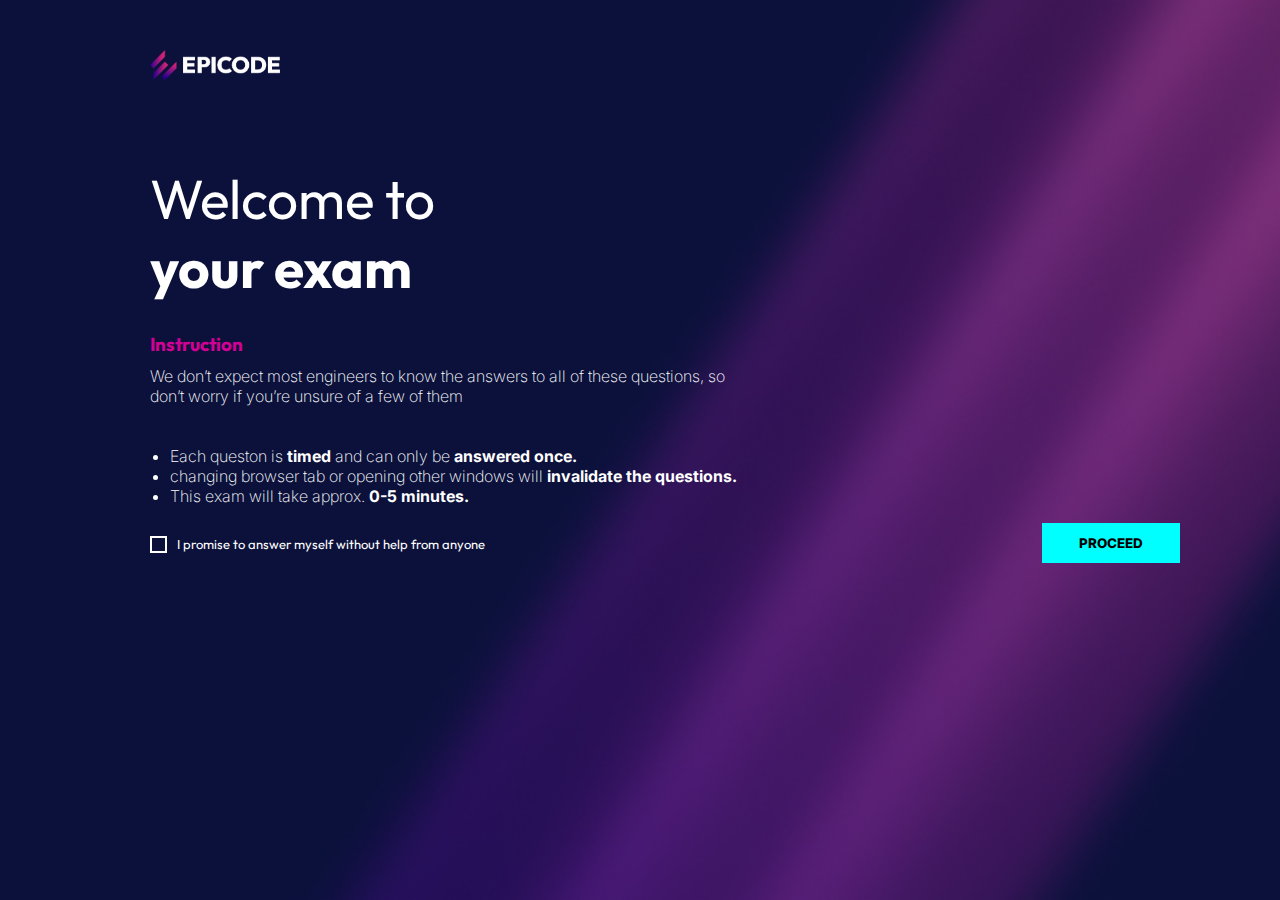
==== index.html @ 0cb80a0e "MODIFICHE VARIE" ====
<!DOCTYPE html>
<html lang="en">
<head>
    <meta charset="UTF-8">
    <meta name="viewport" content="width=device-width, initial-scale=1.0">
    <link rel="stylesheet" href="style.css">
    <title>Welcome</title>
</head>
<body>
    <main>
        <img src="assets/epicode_logo.png" alt="Epicode logo" class="logo">
        <h1>Welcome to</h1>
        <h1><strong>your exam</strong></h1>
        <h3>Instruction</h3>
        <p>We don’t expect most engineers to know the answers to all of these questions, so don’t worry if you’re unsure of a few of them
        </p>
        <ul>
            <li>Each queston is <span>timed</span> and can only be <span> answered once.</span></li>
            <li>changing browser tab or opening other windows will <span>invalidate the questions.</span></li>
            <li>This exam will take approx.  <span>0-5 minutes.</span></li>
        </ul>
        <div>
            <!--Come far funzionare (e colorare il checkbox)-->
        <input type="checkbox" name="" id="">
        <label for="">I promise to answer myself without help from anyone</label>
        </div>
            <!--Js per far partire il test-->
        <button class="procedi"> <a href="index2.html">PROCEED</a></button>
        <script src="script.js"></script>
    </main>
</body>
    
</html>
---- style.css ----
@import url('https://fonts.googleapis.com/css2?family=Montserrat:ital,wght@0,100..900;1,100..900&family=Outfit:wght@100..900&family=Roboto+Condensed:ital,wght@0,100..900;1,100..900&family=Roboto:wght@100;300;400;500;700;900&display=swap');
@import url('https://fonts.googleapis.com/css2?family=Inter:wght@100..900&family=Montserrat:ital,wght@0,100..900;1,100..900&family=Outfit:wght@100..900&family=Roboto+Condensed:ital,wght@0,100..900;1,100..900&family=Roboto:wght@100;300;400;500;700;900&display=swap');

/*RESET*/
* {
    margin: 0;
    padding: 0;
    box-sizing: border-box;
}

body {
    background-image: url(./assets/bg.jpg);
    background-size: cover;
    background-repeat: no-repeat;
    font-family: "Outfit", sans-serif;
    padding: 50px 150px;
    position: relative;
}

.logo {
    cursor: pointer;
}

img {
    width: 130px;
    margin-bottom: 80px;
}

h1, h3, p, li, label {
    color: white;
    font-family: "Outfit", sans-serif; 
}

h1 {
    font-size: 55px;
    font-weight: 400;
}

h3{
    margin-top: 30px;
    color: #d20094;
}

p, li {
    font-family: "Inter", sans-serif;
    font-weight: 200;
    
}

p{
    padding:10px 400px 40px 0;
}

ul {
    margin-left: 20px;
    padding-bottom: 30px;
}

.procedi {
    position: absolute;
    right:100px;
    background-color: #00FFFF;
    padding: 12px 37px;
    bottom: 40px;
    border: none;
}

.procedi:hover {
    box-shadow: 0 0 10px 4px #00FFFF;
    cursor: pointer;
}

a {
    text-decoration: none;
    color: black;
    font-weight: 800;
    font-family:  "Inter", sans-serif;
}

label {
    font-size: 13px;
}

div {
    display: flex;
    align-items: center;
}

input[type="checkbox"] {
    display: none;
  }
  
  /* Stile della checkbox personalizzata */
  input[type="checkbox"] + label:before {
    content: '';
    display: inline-block;
    width: 13px; /* Larghezza della checkbox */
    height: 13px; /* Altezza della checkbox */
    border: 2px solid white; /* Colore del bordo della checkbox */
    background-color: transparent; /* Colore di sfondo trasparente della checkbox non selezionata */
    margin-right: 10px;
    vertical-align:sub;
    cursor: pointer;
}

span {
    font-weight: 700;
}

.h1Domande {
    text-align: center;
    font-size: 45px;
    padding: 0 45px;
}

.risposte {
    padding: 20px 100px;
    display: flex;
    justify-content: center;
    flex-wrap: wrap;
    margin-top: 10px;
}

.risposte button {
    width: 300px;
    height: 60px;
    margin: 10px 30px;
    border-radius: 30px;
    background-color: #ffffff2e;
    color: white;
    font-weight: 700;
    cursor: pointer;
}

.risposte button:hover{
    background-color: #d200937d;
}

.risposte button:active, .risposte button:focus {
    background-color: #d20094;
}

.counter {
    text-align: center;
    padding: 10px 0;
    margin-top:15px;
}

p span {
    color: #d20094;
}

/*IPOTESI PAGINA 3 RISULTATO*/

#color {
    background-color: #000000de;
}
.risultato {
    margin-top: 50px;
    flex-direction: column;
}

div h2 {
    margin-top: 115px;
    padding: 40px;
    text-align: center;
    font-size: 45px;
    border: 2px solid white;
    border-radius: 100%;
    color: white;
    background-color: #000000de;
}
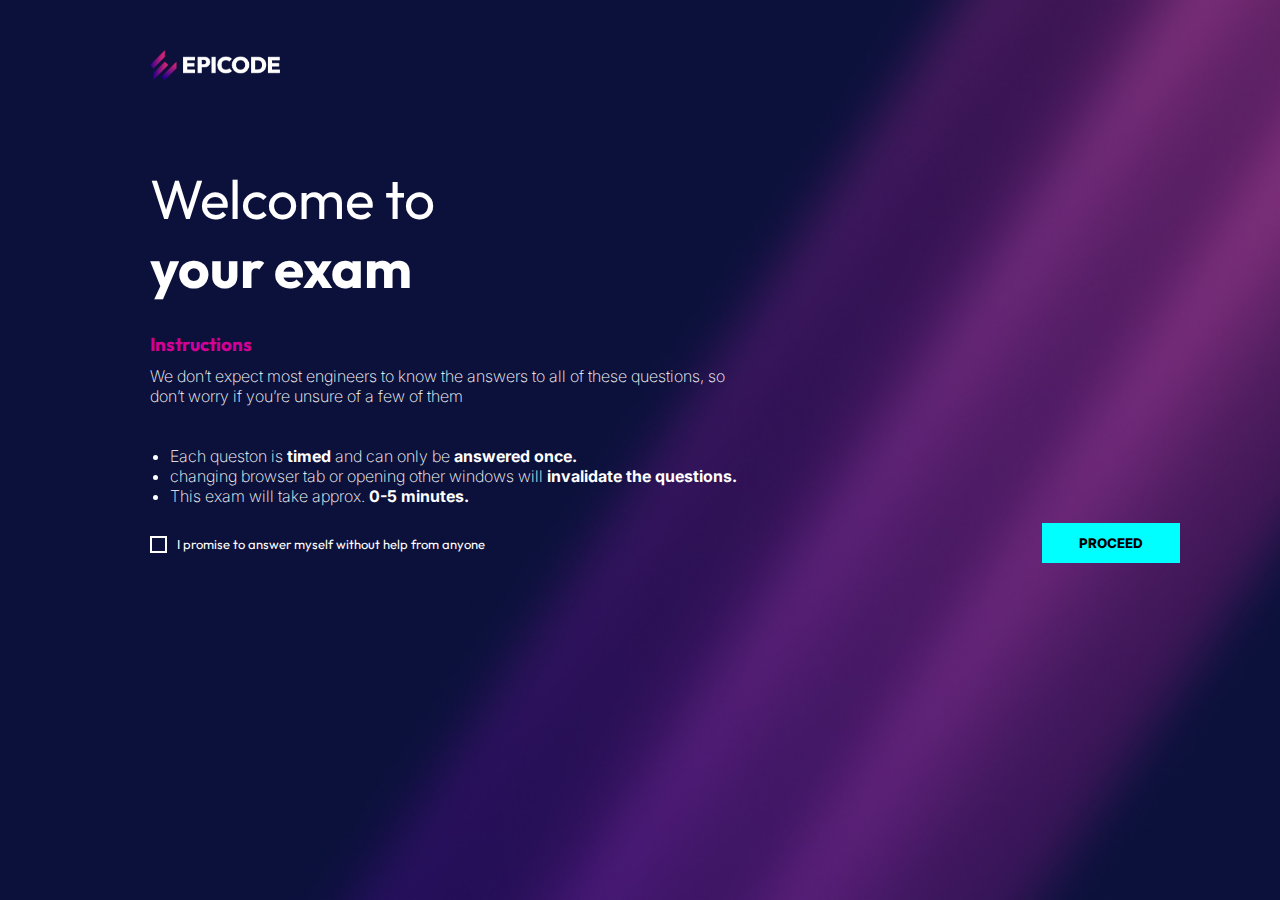
==== commit 1d73fbe7: "Merge branch 'main' of https://github.com/Dema10/benchmark-team" ====
--- a/index.html
+++ b/index.html
@@ -11,7 +11,7 @@
         <img src="assets/epicode_logo.png" alt="Epicode logo" class="logo">
         <h1>Welcome to</h1>
         <h1><strong>your exam</strong></h1>
-        <h3>Instruction</h3>
+        <h3>Instructions</h3>
         <p>We don’t expect most engineers to know the answers to all of these questions, so don’t worry if you’re unsure of a few of them
         </p>
         <ul>
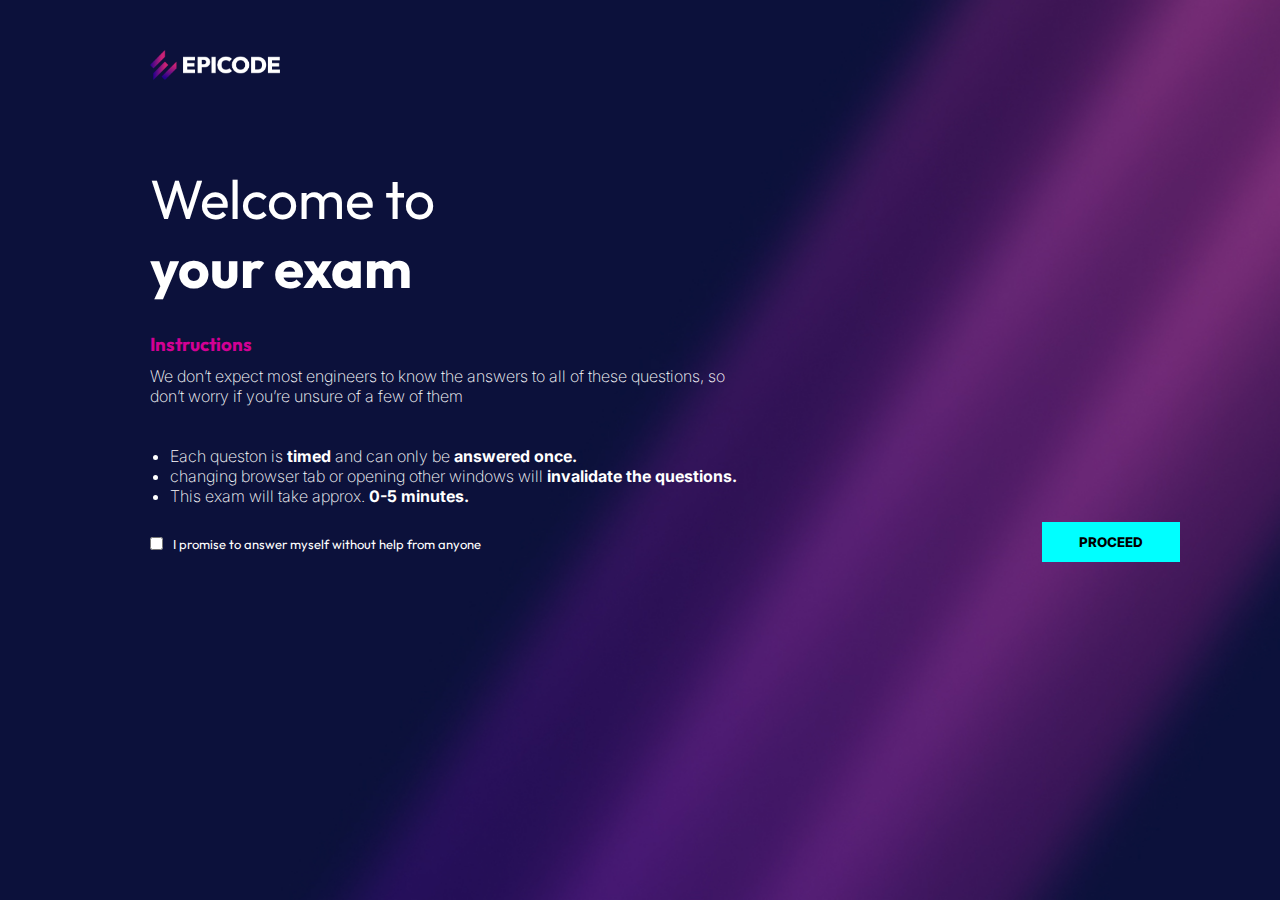
==== commit a511b899: "ciao" ====
--- a/index.html
+++ b/index.html
@@ -21,11 +21,11 @@
         </ul>
         <div>
             <!--Come far funzionare (e colorare il checkbox)-->
-        <input type="checkbox" name="" id="">
+        <input type="checkbox" name="" id="checkbox" value="check">
         <label for="">I promise to answer myself without help from anyone</label>
         </div>
             <!--Js per far partire il test-->
-        <button class="procedi"> <a href="index2.html">PROCEED</a></button>
+        <button class="procedi"> <a id="tasto" href="index2.html">PROCEED</a></button>
         <script src="script.js"></script>
     </main>
 </body>
--- a/style.css
+++ b/style.css
@@ -86,13 +86,16 @@
     align-items: center;
 }
 
-input[type="checkbox"] {
+#check {
     display: none;
-  }
-  
-  /* Stile della checkbox personalizzata */
-  input[type="checkbox"] + label:before {
-    content: '';
+    color: white;
+}
+
+#check.mostra {
+    display: block;
+}
+
+#checkbox {
     display: inline-block;
     width: 13px; /* Larghezza della checkbox */
     height: 13px; /* Altezza della checkbox */
@@ -102,7 +105,7 @@
     vertical-align:sub;
     cursor: pointer;
 }
-
+  
 span {
     font-weight: 700;
 }
@@ -169,4 +172,78 @@
     border-radius: 100%;
     color: white;
     background-color: #000000de;
+}
+
+#timer {
+    color: white;
+    font-size: 40px;
+    display: flex;
+    justify-content: center;
+    opacity: 1;
+    animation: heartbeatAnimation 1s linear infinite;
+}
+
+
+@keyframes coriandoliAnimation {
+    to {
+        transform: translate(0, 100vh);
+    }
+}
+
+.coriandoli {
+   animation:  coriandoliAnimation 1s linear;
+}
+
+#timer-circle {
+    position: fixed;
+    top: 100px;
+    right: 10px;
+    transform: translate(-50%, -50%);
+    width: 120px;
+    height: 120px;
+    border-radius: 50%;
+    border: 5px solid white;
+    animation: timerCircleAnimation linear forwards;
+    transition: opacity 0.5s ease; /* Puoi regolare la durata e la funzione di transizione qui */
+    padding-top: 25px;
+}
+
+#timer-circle div {
+    object-fit: cover;
+    display: flex;
+    justify-content: center;
+    align-items: center;
+}
+
+@keyframes timerCircleAnimation {
+    from {
+        opacity: 1;
+    }
+    to {
+        opacity: 0;
+    }
+} 
+
+@keyframes heartbeatAnimation {
+    0% {
+        transform: scale(1);
+    }
+    25% {
+        transform: scale(1.1);
+    }
+    50% {
+        transform: scale(1);
+    }
+    75% {
+        transform: scale(1.1);
+    }
+    100% {
+        transform: scale(1);
+    }
+    from {
+        opacity: 0;
+    }
+    to {
+        opacity: 1;
+    }
 }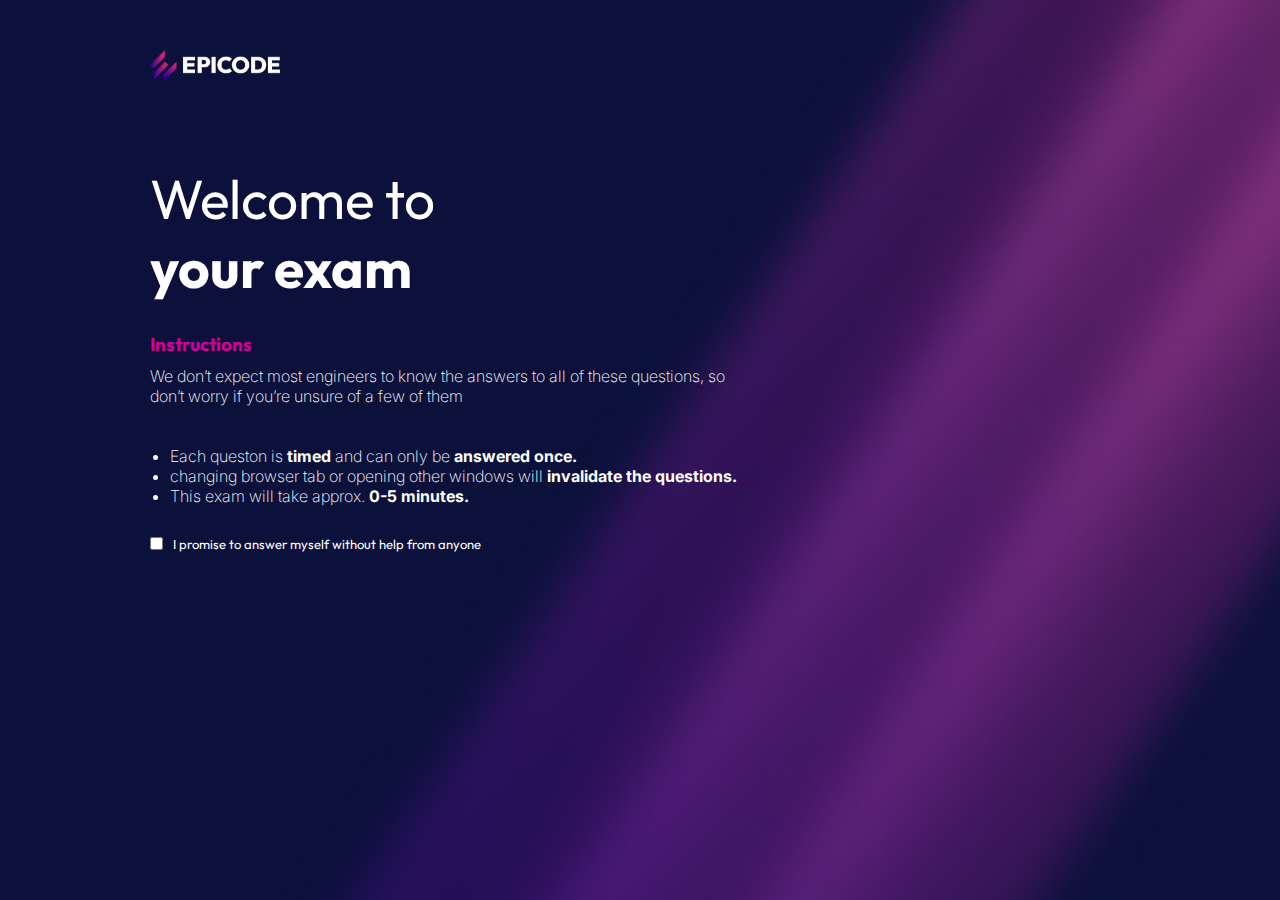
==== commit f167af15: "button procedi" ====
--- a/index.html
+++ b/index.html
@@ -25,8 +25,8 @@
         <label for="">I promise to answer myself without help from anyone</label>
         </div>
             <!--Js per far partire il test-->
-        <button class="procedi"> <a id="tasto" href="index2.html">PROCEED</a></button>
-        <script src="script.js"></script>
+        <button id="nascondi"> <a id="tasto" href="index2.html">PROCEED</a></button>
+        <script src="scriptVecchio.js"></script>
     </main>
 </body>
     
--- a/style.css
+++ b/style.css
@@ -56,7 +56,12 @@
     padding-bottom: 30px;
 }
 
-.procedi {
+#nascondi {
+    display: none;
+}
+
+#nascondi.procedi {
+    display: inline-block;
     position: absolute;
     right:100px;
     background-color: #00FFFF;
@@ -65,7 +70,7 @@
     border: none;
 }
 
-.procedi:hover {
+#nascondi.procedi:hover {
     box-shadow: 0 0 10px 4px #00FFFF;
     cursor: pointer;
 }
@@ -190,8 +195,17 @@
     }
 }
 
+.coriandoli-container {
+    position: absolute;
+    animation: coriandoliAnimation 2s linear;
+}
+
 .coriandoli {
-   animation:  coriandoliAnimation 1s linear;
+   animation:  coriandoliAnimation 2s linear;
+}
+
+.coriandoli2 {
+    position: absolute;
 }
 
 #timer-circle {
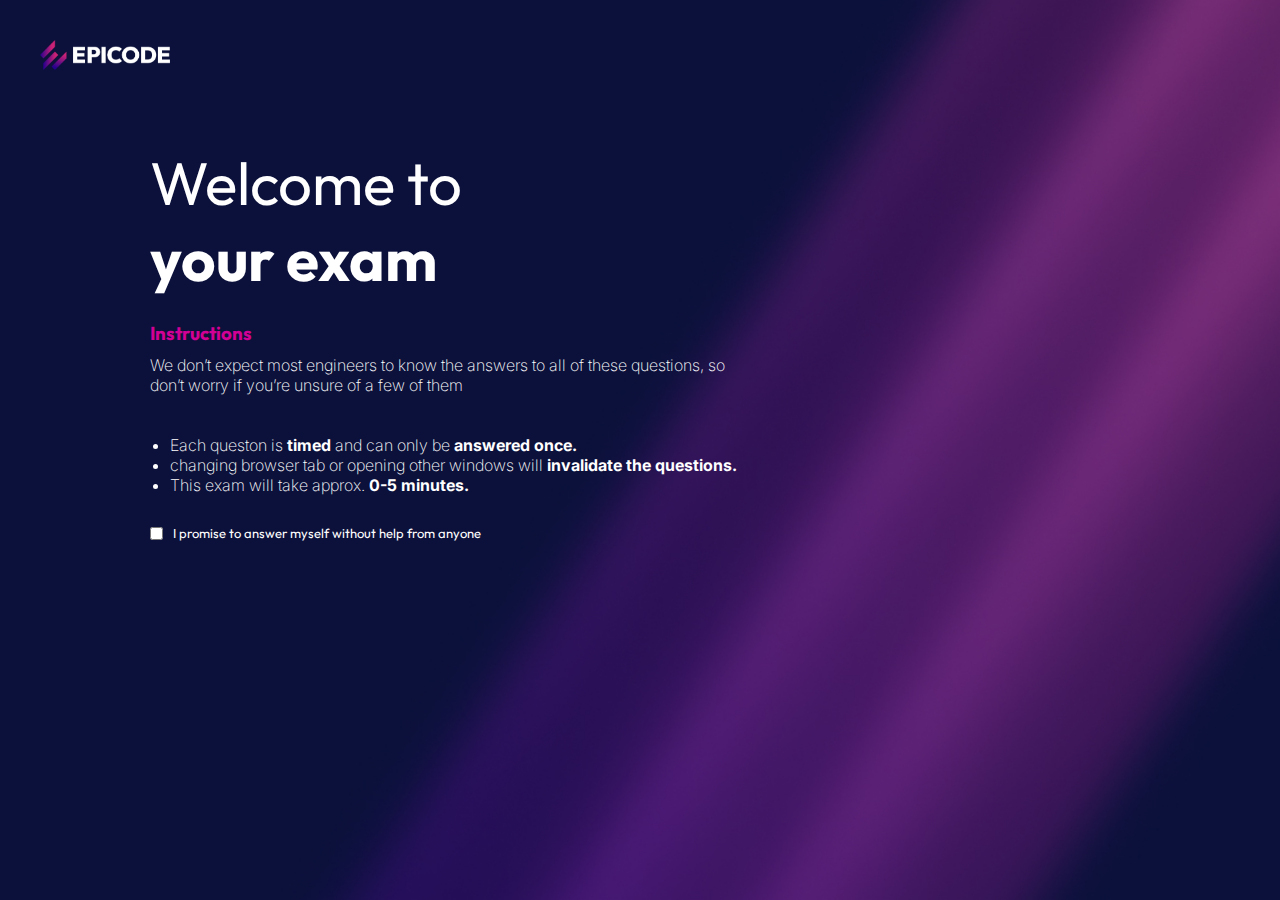
==== commit 735134ea: "style changes" ====
--- a/index.html
+++ b/index.html
@@ -7,10 +7,10 @@
     <title>Welcome</title>
 </head>
 <body>
+    <img src="assets/epicode_logo.png" alt="Epicode logo" class="logo">
     <main>
-        <img src="assets/epicode_logo.png" alt="Epicode logo" class="logo">
         <h1>Welcome to</h1>
-        <h1><strong>your exam</strong></h1>
+        <h1 class="grassetto"><strong>your exam</strong></h1>
         <h3>Instructions</h3>
         <p>We don’t expect most engineers to know the answers to all of these questions, so don’t worry if you’re unsure of a few of them
         </p>
@@ -26,7 +26,7 @@
         </div>
             <!--Js per far partire il test-->
         <button id="nascondi"> <a id="tasto" href="index2.html">PROCEED</a></button>
-        <script src="scriptVecchio.js"></script>
+        <script src="scriptPagina1.js"></script>
     </main>
 </body>
     
--- a/style.css
+++ b/style.css
@@ -13,17 +13,27 @@
     background-size: cover;
     background-repeat: no-repeat;
     font-family: "Outfit", sans-serif;
-    padding: 50px 150px;
+    padding: 45px 150px 30px 150px;
     position: relative;
 }
 
 .logo {
     cursor: pointer;
-}
-
-img {
+    position: absolute;
+    top: 40px;
+    left:40px;
     width: 130px;
-    margin-bottom: 80px;
+    margin-bottom: 50px;
+
+}
+
+main {
+    padding-top: 100px;
+}
+
+.campo-domande {
+    text-align: center;
+    margin-top: 100px;
 }
 
 h1, h3, p, li, label {
@@ -32,8 +42,13 @@
 }
 
 h1 {
-    font-size: 55px;
+    font-size: 60px;
     font-weight: 400;
+}
+
+.grassetto {
+    margin-bottom: 50px;
+    height:50px;
 }
 
 h3{
@@ -44,6 +59,7 @@
 p, li {
     font-family: "Inter", sans-serif;
     font-weight: 200;
+    font-size: 16px;
     
 }
 
@@ -75,11 +91,47 @@
     cursor: pointer;
 }
 
+#nascondi.procedi {
+	-webkit-animation: heartbeat 1.5s ease-in-out infinite both;
+	        animation: heartbeat 1.5s ease-in-out infinite both;
+}
+
+#nascondi.procedi-rotola {
+    -webkit-animation: roll-in-blurred-left 0.65s cubic-bezier(0.230, 1.000, 0.320, 1.000) both;
+    animation: roll-in-blurred-left 0.65s cubic-bezier(0.230, 1.000, 0.320, 1.000) sboth;
+}
+
+#nascondi.procedi-pulsa {
+    -webkit-animation: heartbeat 1.5s ease-in-out infinite both;
+    animation: heartbeat 1.5s ease-in-out infinite both;
+}
+
+#nascondi.procedi-chiudi {
+    -webkit-animation: roll-out-blurred-right 0.65s cubic-bezier(0.230, 1.000, 0.320, 1.000) both;
+    animation: roll-out-blurred-right 0.65s cubic-bezier(0.230, 1.000, 0.320, 1.000) both;
+}
+
+@keyframes roll-out-blurred-right {
+        0% {
+            transform: translateX(0) rotate(0deg);
+            filter: blur(0);
+            opacity: 1;
+        }
+        100% {
+            transform: translateX(1000px) rotate(720deg);
+            filter: blur(50px);
+            opacity: 0;
+        }
+    
+}
+
+
 a {
     text-decoration: none;
     color: black;
     font-weight: 800;
     font-family:  "Inter", sans-serif;
+    font-size: 16px;
 }
 
 label {
@@ -118,11 +170,11 @@
 .h1Domande {
     text-align: center;
     font-size: 45px;
-    padding: 0 45px;
+    padding: 0 45px 0px 0;
 }
 
 .risposte {
-    padding: 20px 100px;
+    padding: 20px 100px 0 100px;
     display: flex;
     justify-content: center;
     flex-wrap: wrap;
@@ -141,7 +193,7 @@
 }
 
 .risposte button:hover{
-    background-color: #d200937d;
+    background-color: #900080;
 }
 
 .risposte button:active, .risposte button:focus {
@@ -151,14 +203,17 @@
 .counter {
     text-align: center;
     padding: 10px 0;
-    margin-top:15px;
+    position: relative;
+    top: 100px; 
+}
+
+#counter {
+    color: white;
 }
 
 p span {
     color: #d20094;
 }
-
-/*IPOTESI PAGINA 3 RISULTATO*/
 
 #color {
     background-color: #000000de;
@@ -191,17 +246,17 @@
 
 @keyframes coriandoliAnimation {
     to {
-        transform: translate(0, 100vh);
+        transform: translate(0, 100%);
     }
 }
 
 .coriandoli-container {
     position: absolute;
-    animation: coriandoliAnimation 2s linear;
+    animation: coriandoliAnimation 3s linear;
 }
 
 .coriandoli {
-   animation:  coriandoliAnimation 2s linear;
+    animation: coriandoliAnimation 3s linear;
 }
 
 .coriandoli2 {
@@ -234,7 +289,7 @@
         opacity: 1;
     }
     to {
-        opacity: 0;
+        opacity: 0.4;
     }
 } 
 
@@ -260,4 +315,309 @@
     to {
         opacity: 1;
     }
-}+}
+
+#myimage {
+    display: none;
+    min-width: 50%;
+    position: relative;
+    width: 130px;
+    border-radius: 50px;
+    box-shadow: 0 0 13px 11px #900080;
+    left: 25%;
+    -webkit-animation: bounce-in-bck 1.1s both;
+            animation: bounce-in-bck 1.1s both;
+
+}
+
+#myimage.mostraImg {
+    display: inline-block;
+}
+
+#myAudio {
+    display: none;
+}
+
+@-webkit-keyframes slide-in-right {
+    0% {
+      -webkit-transform: translateX(1000px);
+              transform: translateX(1000px);
+      opacity: 0;
+    }
+    100% {
+      -webkit-transform: translateX(0);
+              transform: translateX(0);
+      opacity: 1;
+    }
+}
+
+@keyframes slide-in-right {
+    0% {
+      -webkit-transform: translateX(1000px);
+              transform: translateX(1000px);
+      opacity: 0;
+    }
+    100% {
+      -webkit-transform: translateX(0);
+              transform: translateX(0);
+      opacity: 1;
+    }
+}
+
+.slide-in-right {
+    -webkit-animation: slide-in-right 0.5s cubic-bezier(0.250, 0.460, 0.450, 0.940) both;
+            animation: slide-in-right 0.5s cubic-bezier(0.250, 0.460, 0.450, 0.940) both;
+}
+
+@-webkit-keyframes slide-in-left {
+    0% {
+      -webkit-transform: translateX(-1000px);
+              transform: translateX(-1000px);
+      opacity: 0;
+    }
+    100% {
+      -webkit-transform: translateX(0);
+              transform: translateX(0);
+      opacity: 1;
+    }
+}
+
+@keyframes slide-in-left {
+    0% {
+      -webkit-transform: translateX(-1000px);
+              transform: translateX(-1000px);
+      opacity: 0;
+    }
+    100% {
+      -webkit-transform: translateX(0);
+              transform: translateX(0);
+      opacity: 1;
+    }
+}
+
+.slide-in-left {
+    -webkit-animation: slide-in-left 0.5s cubic-bezier(0.250, 0.460, 0.450, 0.940) both;
+            animation: slide-in-left 0.5s cubic-bezier(0.250, 0.460, 0.450, 0.940) both;
+}
+
+@keyframes domanda {
+    from {
+        opacity: 0;
+    }
+    to {
+        opacity: 1;
+    }
+}
+
+.domande {
+    animation: domanda 0.8s linear forwards;
+}
+
+@-webkit-keyframes bounce-in-bck {
+    0% {
+      -webkit-transform: scale(7);
+              transform: scale(7);
+      -webkit-animation-timing-function: ease-in;
+              animation-timing-function: ease-in;
+      opacity: 0;
+    }
+    38% {
+      -webkit-transform: scale(1);
+              transform: scale(1);
+      -webkit-animation-timing-function: ease-out;
+              animation-timing-function: ease-out;
+      opacity: 1;
+    }
+    55% {
+      -webkit-transform: scale(1.5);
+              transform: scale(1.5);
+      -webkit-animation-timing-function: ease-in;
+              animation-timing-function: ease-in;
+    }
+    72% {
+      -webkit-transform: scale(1);
+              transform: scale(1);
+      -webkit-animation-timing-function: ease-out;
+              animation-timing-function: ease-out;
+    }
+    81% {
+      -webkit-transform: scale(1.24);
+              transform: scale(1.24);
+      -webkit-animation-timing-function: ease-in;
+              animation-timing-function: ease-in;
+    }
+    89% {
+      -webkit-transform: scale(1);
+              transform: scale(1);
+      -webkit-animation-timing-function: ease-out;
+              animation-timing-function: ease-out;
+    }
+    95% {
+      -webkit-transform: scale(1.04);
+              transform: scale(1.04);
+      -webkit-animation-timing-function: ease-in;
+              animation-timing-function: ease-in;
+    }
+    100% {
+      -webkit-transform: scale(1);
+              transform: scale(1);
+      -webkit-animation-timing-function: ease-out;
+              animation-timing-function: ease-out;
+    }
+}
+@keyframes bounce-in-bck {
+    0% {
+      -webkit-transform: scale(7);
+              transform: scale(7);
+      -webkit-animation-timing-function: ease-in;
+              animation-timing-function: ease-in;
+      opacity: 0;
+    }
+    38% {
+      -webkit-transform: scale(1);
+              transform: scale(1);
+      -webkit-animation-timing-function: ease-out;
+              animation-timing-function: ease-out;
+      opacity: 1;
+    }
+    55% {
+      -webkit-transform: scale(1.5);
+              transform: scale(1.5);
+      -webkit-animation-timing-function: ease-in;
+              animation-timing-function: ease-in;
+    }
+    72% {
+      -webkit-transform: scale(1);
+              transform: scale(1);
+      -webkit-animation-timing-function: ease-out;
+              animation-timing-function: ease-out;
+    }
+    81% {
+      -webkit-transform: scale(1.24);
+              transform: scale(1.24);
+      -webkit-animation-timing-function: ease-in;
+              animation-timing-function: ease-in;
+    }
+    89% {
+      -webkit-transform: scale(1);
+              transform: scale(1);
+      -webkit-animation-timing-function: ease-out;
+              animation-timing-function: ease-out;
+    }
+    95% {
+      -webkit-transform: scale(1.04);
+              transform: scale(1.04);
+      -webkit-animation-timing-function: ease-in;
+              animation-timing-function: ease-in;
+    }
+    100% {
+      -webkit-transform: scale(1);
+              transform: scale(1);
+      -webkit-animation-timing-function: ease-out;
+              animation-timing-function: ease-out;
+    }
+}
+
+ @-webkit-keyframes roll-in-blurred-left {
+    0% {
+      -webkit-transform: translateX(-1000px) rotate(-720deg);
+              transform: translateX(-1000px) rotate(-720deg);
+      -webkit-filter: blur(50px);
+              filter: blur(50px);
+      opacity: 0;
+    }
+    100% {
+      -webkit-transform: translateX(0) rotate(0deg);
+              transform: translateX(0) rotate(0deg);
+      -webkit-filter: blur(0);
+              filter: blur(0);
+      opacity: 1;
+    }
+  }
+  @keyframes roll-in-blurred-left {
+    0% {
+      -webkit-transform: translateX(-1000px) rotate(-720deg);
+              transform: translateX(-1000px) rotate(-720deg);
+      -webkit-filter: blur(50px);
+              filter: blur(50px);
+      opacity: 0;
+    }
+    100% {
+      -webkit-transform: translateX(0) rotate(0deg);
+              transform: translateX(0) rotate(0deg);
+      -webkit-filter: blur(0);
+              filter: blur(0);
+      opacity: 1;
+    }
+  }
+  
+
+@-webkit-keyframes heartbeat {
+    from {
+      -webkit-transform: scale(1);
+              transform: scale(1);
+      -webkit-transform-origin: center center;
+              transform-origin: center center;
+      -webkit-animation-timing-function: ease-out;
+              animation-timing-function: ease-out;
+    }
+    10% {
+      -webkit-transform: scale(0.91);
+              transform: scale(0.91);
+      -webkit-animation-timing-function: ease-in;
+              animation-timing-function: ease-in;
+    }
+    17% {
+      -webkit-transform: scale(0.98);
+              transform: scale(0.98);
+      -webkit-animation-timing-function: ease-out;
+              animation-timing-function: ease-out;
+    }
+    33% {
+      -webkit-transform: scale(0.87);
+              transform: scale(0.87);
+      -webkit-animation-timing-function: ease-in;
+              animation-timing-function: ease-in;
+    }
+    45% {
+      -webkit-transform: scale(1);
+              transform: scale(1);
+      -webkit-animation-timing-function: ease-out;
+              animation-timing-function: ease-out;
+    }
+  }
+  @keyframes heartbeat {
+    from {
+      -webkit-transform: scale(1);
+              transform: scale(1);
+      -webkit-transform-origin: center center;
+              transform-origin: center center;
+      -webkit-animation-timing-function: ease-out;
+              animation-timing-function: ease-out;
+    }
+    10% {
+      -webkit-transform: scale(0.91);
+              transform: scale(0.91);
+      -webkit-animation-timing-function: ease-in;
+              animation-timing-function: ease-in;
+    }
+    17% {
+      -webkit-transform: scale(0.98);
+              transform: scale(0.98);
+      -webkit-animation-timing-function: ease-out;
+              animation-timing-function: ease-out;
+    }
+    33% {
+      -webkit-transform: scale(0.87);
+              transform: scale(0.87);
+      -webkit-animation-timing-function: ease-in;
+              animation-timing-function: ease-in;
+    }
+    45% {
+      -webkit-transform: scale(1);
+              transform: scale(1);
+      -webkit-animation-timing-function: ease-out;
+              animation-timing-function: ease-out;
+    }
+  }
+  